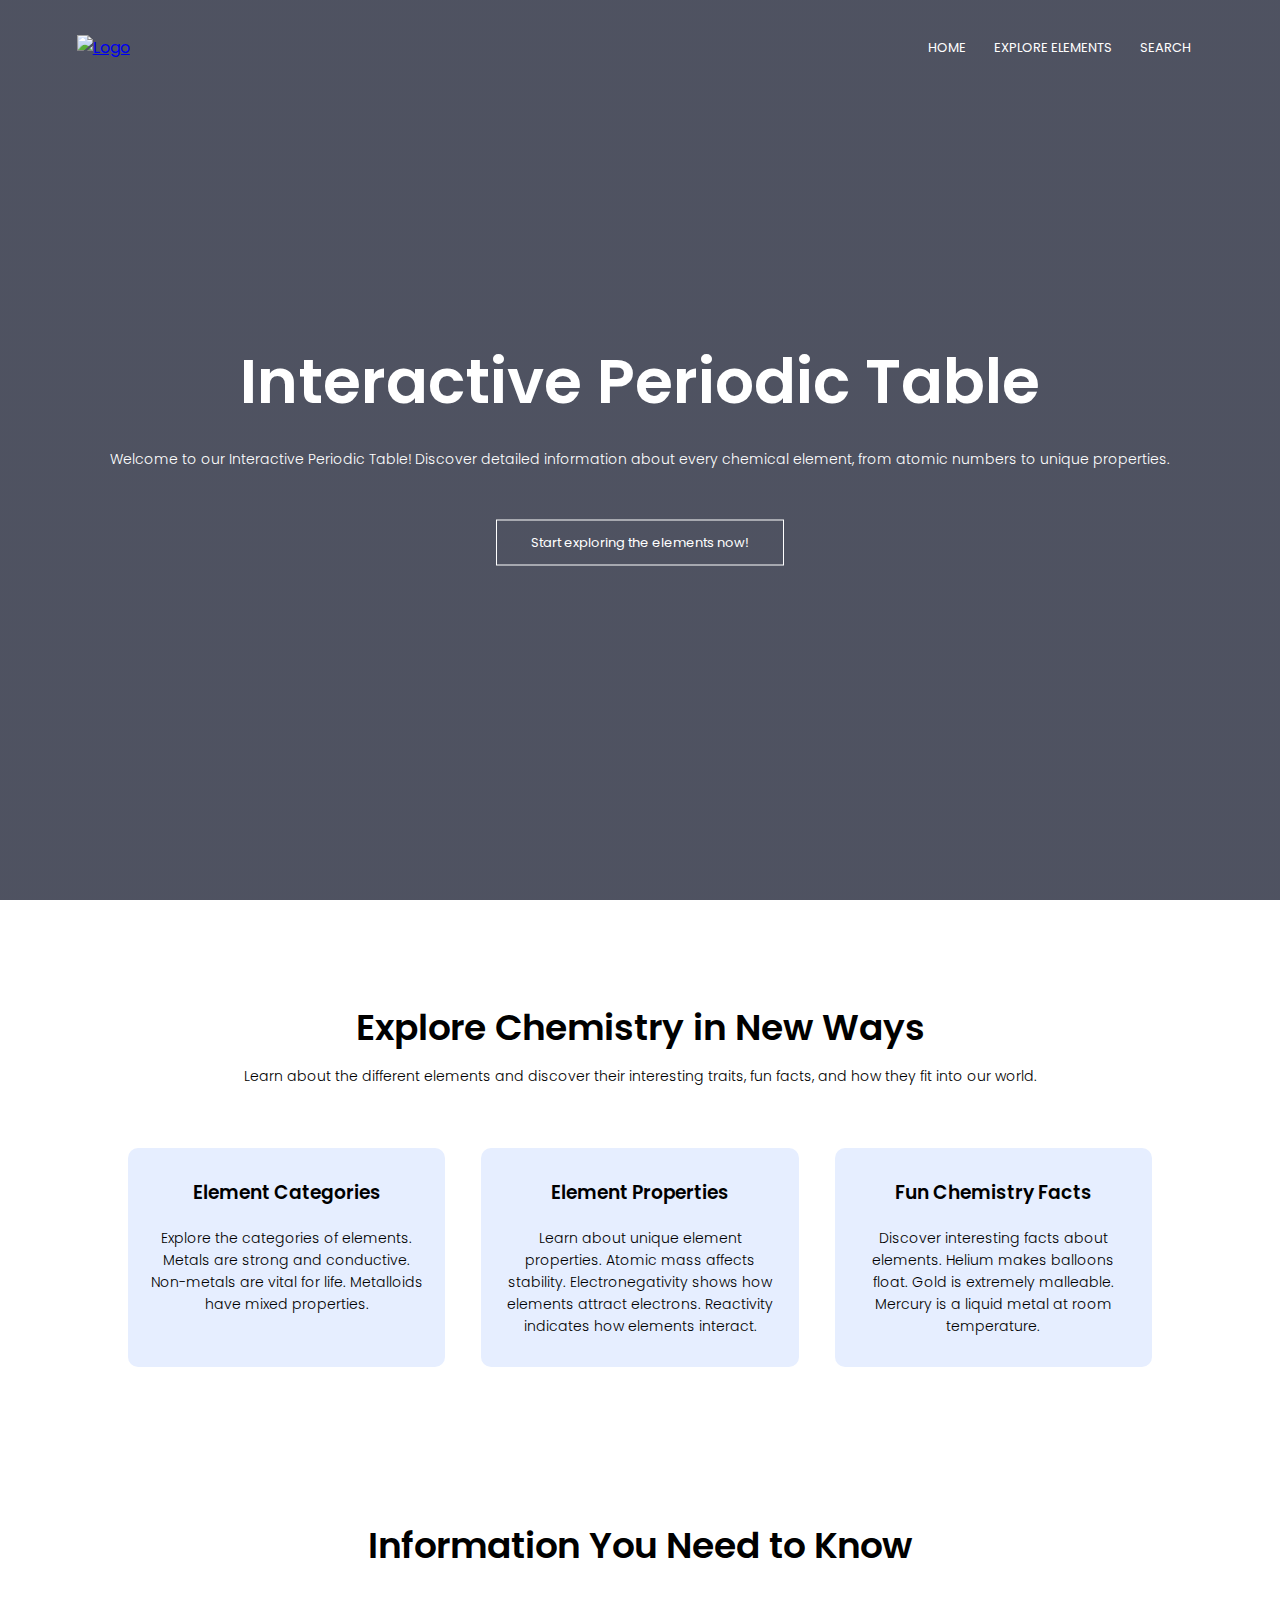
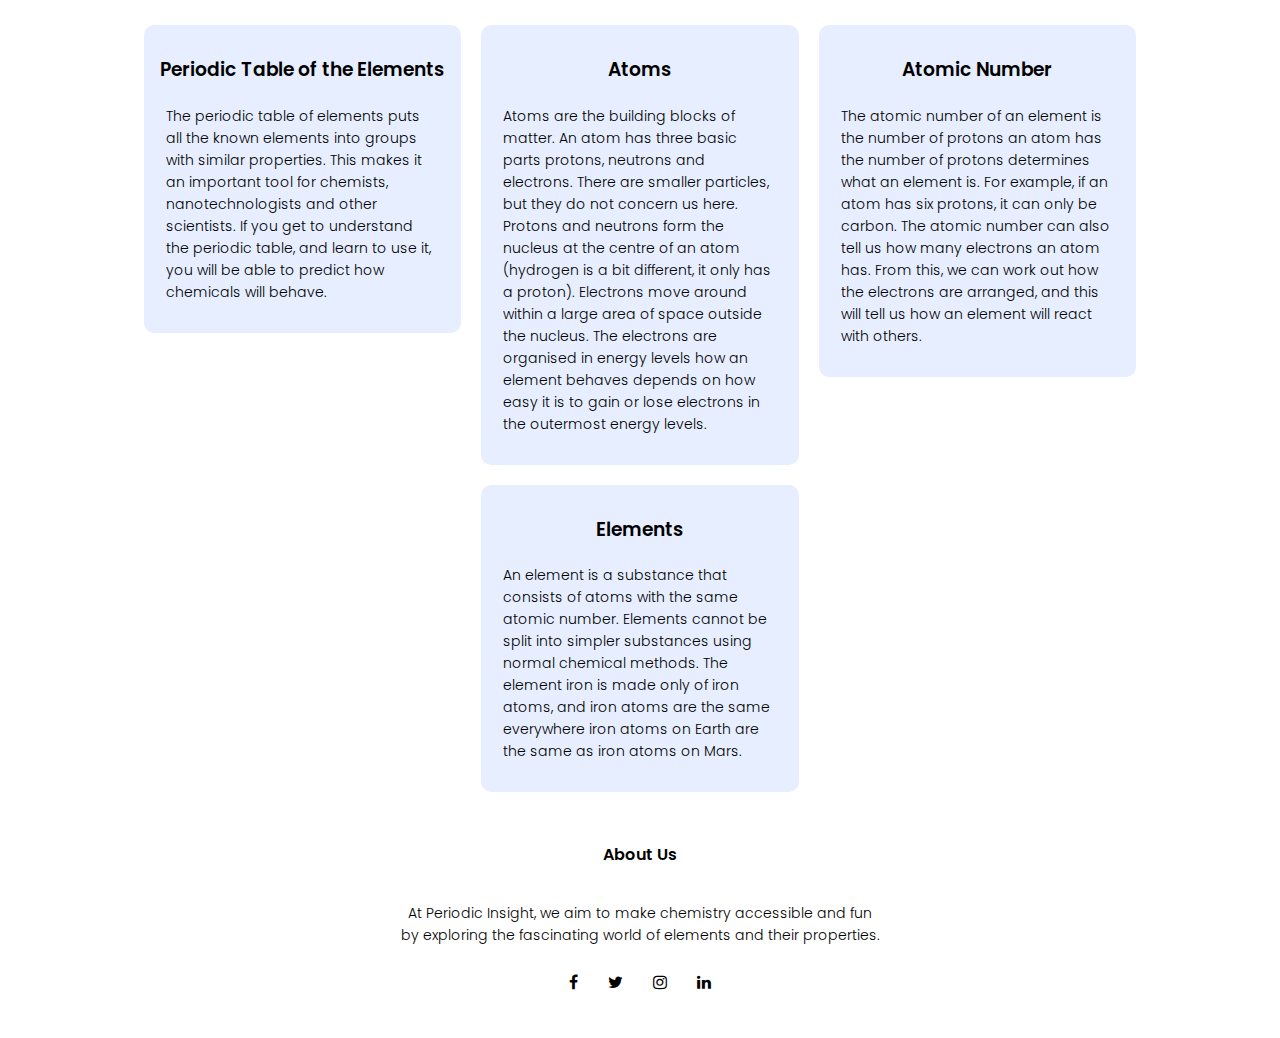
==== index.html @ b14cb687 "Add files via upload" ====
<!DOCTYPE html>
<html lang="en">
<head>
    <meta charset="UTF-8">
    <meta name="viewport" content="width=device-width, initial-scale=1.0">
    <title>Periodic Table</title>
    <link rel="stylesheet" href="style.css">
    <link rel="preconnect" href="https://fonts.gstatic.com">
    <link href="https://fonts.googleapis.com/css2?family=Poppins:wght@100;200;300;400;600;700&display=swap" rel="stylesheet">
    <link rel="stylesheet" href="https://stackpath.bootstrapcdn.com/font-awesome/4.7.0/css/font-awesome.min.css">
</head>
<body>
<section class="header">
    <nav>
        <a href="index.html"><img src="images/logo.png" alt="Logo"></a>
        <div class="nav-links" id="navLinks">
            <i class="fa fa-times" onclick="hideMenu()"></i>
            <ul>
                <li><a href="index.html">HOME</a></li>
                <li><a href="Explore-Elements.html">EXPLORE ELEMENTS</a></li>
                <li><a href="Search.html">SEARCH</a></li>
            </ul>
        </div>
        <i class="fa fa-bars" onclick="showMenu()"></i>
    </nav>

    <div class="text-box">
        <h1>Interactive Periodic Table</h1>
        <p>Welcome to our Interactive Periodic Table! Discover detailed information about every chemical element, 
            from atomic numbers to unique properties.</p>
        <a href="" class="hero-btn">Start exploring the elements now!</a>
    </div>
</section>


<!-----explore and info----->

<section class="explore">
    <h1>Explore Chemistry in New Ways</h1>
    <p>Learn about the different elements and discover their interesting traits, fun facts, and how they fit into our world.</p>
    
    <div class="row">
        <div class="explore-col">
            <h3>Element Categories</h3>
            <p>Explore the categories of elements. Metals are strong and conductive. Non-metals are vital for life. Metalloids have mixed properties.</p>
        </div>
        <div class="explore-col">
            <h3>Element Properties</h3>
            <p>Learn about unique element properties. Atomic mass affects stability. Electronegativity shows how elements attract electrons. Reactivity indicates how elements interact.</p>
        </div>
        <div class="explore-col">
            <h3>Fun Chemistry Facts</h3>
            <p>Discover interesting facts about elements. Helium makes balloons float. Gold is extremely malleable. Mercury is a liquid metal at room temperature.</p>
        </div>
    </div>
</section>

<section class="info">
    <h1>Information You Need to Know</h1>
    <div class="info-row"> <!-- Changed class from row to info-row -->
        <div class="info-col">
            <h3>Periodic Table of the Elements</h3>
            <p>The periodic table of elements puts all the known elements into groups with similar properties. This makes 
                it an important tool for chemists, nanotechnologists and other scientists. If you get to understand the 
                periodic table, and learn to use it, you will be able to predict how chemicals will behave.</p>
        </div>
        <div class="info-col">
            <h3>Atoms</h3>
            <p>Atoms are the building blocks of matter. An atom has three basic parts protons, neutrons and electrons. 
                There are smaller particles, but they do not concern us here. Protons and neutrons form the nucleus at the 
                centre of an atom (hydrogen is a bit different, it only has a proton). Electrons move around within a large 
                area of space outside the nucleus. The electrons are organised in energy levels how an element behaves 
                depends on how easy it is to gain or lose electrons in the outermost energy levels.</p>
        </div>
        <div class="info-col">
            <h3>Atomic Number</h3>
            <p>The atomic number of an element is the number of protons an atom has the number of protons determines what 
                an element is. For example, if an atom has six protons, it can only be carbon. The atomic number can also tell 
                us how many electrons an atom has. From this, we can work out how the electrons are arranged, and this will tell 
                us how an element will react with others.</p>
        </div>
        <div class="info-col">
            <h3>Elements</h3>
            <p>An element is a substance that consists of atoms with the same atomic number. Elements cannot be split into simpler 
                substances using normal chemical methods. The element iron is made only of iron atoms, and iron atoms are the same 
                everywhere iron atoms on Earth are the same as iron atoms on Mars.</p>
        </div>
    </div>
</section>


<!----- footer ----->

<section class="footer">
    <h4>About Us</h4>
    <p>At Periodic Insight, we aim to make chemistry accessible and fun 
    <br>by exploring the fascinating world of elements and their properties.</p>
    <div class="icons">
        <i class="fa fa-facebook"></i>
        <i class="fa fa-twitter"></i>
        <i class="fa fa-instagram"></i>
        <i class="fa fa-linkedin"></i>
    </div>
</section>

<!------- JavaScript for Toggle Menu -------> 
<script>
    var navLinks = document.getElementById("navLinks");
    function showMenu(){
        navLinks.style.right = "0";
    }
    function hideMenu(){
        navLinks.style.right = "-200px";
    }
</script>

</body>
</html>
---- style.css ----
* {
    margin: 0;
    padding: 0;
    font-family: 'Poppins', sans-serif;
}
.header {
    min-height: 100vh;
    width: 100%;
    background-image: linear-gradient(rgba(4, 9, 30, 0.7),rgba(4, 9, 30, 0.7)),url(images/banner.png);
    background-position: center;
    background-size: cover;
    position: relative;
}
nav{
    display: flex;
    padding: 2% 6%;
    justify-content: space-between;
    align-items: center;
}
nav img{
    width: 250px;
}
.nav-links{
    flex: 1;
    text-align: right;
}
.nav-links ul li{
    list-style: none;
    display: inline-block;
    padding: 8px 12px;
    position: relative;
}
.nav-links ul li a{
    color: #fff;
    text-decoration: none;
    font-size: 13px;
}
.nav-links ul li::after{
    content: '';
    width: 0%;
    height: 2px;
    background: #ffd000;
    display: block;
    margin: auto;
    transition: 0.5s;
}
.nav-links ul li:hover::after{
    width: 100%;
}
.text-box{
    width: 90%;
    color: #fff;
    position: absolute;
    top: 50%;
    left: 50%;
    transform: translate(-50%,-50%);
    text-align: center;
}
.text-box h1{
    font-size: 62px;
}
.text-box p{
    margin: 10px 0 40px;
    font-size: 14px;
    color: #fff;
}
.hero-btn{
    display: inline-block;
    text-decoration: none;
    color: #fff;
    border: 1px solid#fff;
    padding: 12px 34px;
    font-size: 13px;
    background: transparent;
    position: relative;
    cursor: pointer;
}
.hero-btn:hover{
    bottom: 1px solid #b39200;
    background: #b39200;
    transition: 1s;
}

nav .fa{
    display: none;
}

@media(max-width: 700px){
    .text-box h1{
        font-size: 20px;
        font-weight: bold;
    }
    .nav-links ul li{
        display: block;
    }
    .nav-links{
        position: absolute;
        background: #1576ab;
        height: 100vh;
        width: 200px;
        top: 0;
        right: -200px;
        text-align: left;
        z-index: 2;
        transition: 1s;
    }
    nav .fa{
        display: block;
        color: #fff;
        margin: 10px;
        font-size: 22px;
        cursor: pointer;
    }
    .nav-links ul{
        padding: 30px;

    }
}

/*----- explore -----*/

.explore {
    width: 80%;
    margin: auto;
    text-align: center;
    padding-top: 100px;
    margin-bottom: 50px; /* Adds space between explore and the next section (info) */
}

h1 {
    font-size: 36px;
    font-weight: 600;
}

p {
    color: #000000;
    font-size: 14px;
    font-weight: 300;
    line-height: 22px;
    padding: 10px;
}

.row {
    margin-top: 5%;
    display: flex;
    justify-content: space-between;
    gap: 20px; /* Adds space between explore boxes */
}

.explore-col {
    flex-basis: 31%;
    background: #e6eeff;
    border-radius: 10px;
    margin-bottom: 5%;
    padding: 20px 12px;
    box-sizing: border-box;
    transition: 0.5s;
}

h3 {
    text-align: center;
    font-weight: 600;
    margin: 10px 0;
}

.explore-col:hover {
    box-shadow: 0 0 40px 0px rgba(0, 0, 0, 0.2);
}

/*-----info------*/

.info {
    width: 80%;
    margin: auto;
    text-align: center;
    padding-top: 50px; /* Adjust the top padding to control the gap between sections */
}

.info-row {
    margin-top: 5%;
    display: flex;
    justify-content: center;
    align-items: flex-start;
    flex-wrap: wrap;
    gap: 20px; /* Adds space between info boxes */
}

.info-col {
    flex-basis: 31%;
    background: #e6eeff;
    border-radius: 10px;
    padding: 20px 12px;
    box-sizing: border-box;
    transition: 0.5s;
    text-align: left;
    line-height: 1.6;
}

.info-col:hover {
    box-shadow: 0 0 40px 0px rgba(0, 0, 0, 0.2);
}

/* Media Query for smaller screens */
@media (max-width: 700px) {
    .row, .info-row {
        flex-direction: column;
        gap: 20px; /* Ensure there's consistent gap on smaller screens */
    }
}


/*------footer------*/

.footer{
    width: 100%;
    text-align: center;
    padding: 30px 0;
}
.footer h4{
    margin-bottom: 25px;
    margin-top: 20px;
    font-weight: 600;
}
.icons .fa{
    color: #000000;
    margin:  0 13px;
    cursor: pointer;
    padding: 18px 0;
}

/*--------- Explore Elements page -------*/

.sub-header{
    height: 50vh;
    width: 100%;
    background-image: linear-gradient(rgba(4,9,30,0.7),rgba(4,9,30,0.7)),url(images/element.jpg);
    background-position: center;
    background-size: cover;
    text-align: center;
    color: #fff;
}
.sub-header h1{
    margin-top: 25px;
}

/*-------elements------*/

* {
    box-sizing: border-box;
    margin: 0;
    padding: 0;
}

body {
    font-family: Arial, sans-serif;
}

.p-Table {
    display: grid;
    grid-template-columns: repeat(18, 1fr); /* 18 columns for elements */
    grid-auto-rows: minmax(70px, auto); /* Adjusted row height */
    gap: -50px; /* Reduced gap between grid items */
    padding: 20px;
    justify-items: center;
    background-color: #fff;
}

.element {
    background-color: #c0d4fc;
    border: 1px solid #000000;
    border-radius: 5px;
    text-align: center;
    display: flex;
    flex-direction: column;
    justify-content: center;
    align-items: center;
    padding: 2px; /* Reduced padding inside the element */
    width: 70px; /* Adjusted width */
    height: 65px; /* Adjusted height */
    transition: box-shadow 0.3s ease,transform 0.3s ease;
    box-shadow: 0 0 20px rgba(0, 0, 0, 0.2);
}

.element:hover,
.element.active{
    box-shadow: 0 0 40px rgba(0, 0, 0, 0.4); /* Larger shadow on hover and active state */
    transform: scale(2.05); /* Slightly scale up the element */
    font-weight: bold; /* Make text bold */
}

.details {
    font-size: 12px;
    line-height: 1.2; /* Added line height to balance spacing */
    font-weight: bold;
}

.number {
    font-size: 10px;
    color: #000000;
    margin-top: 2px;
    text-align: center;
}

.symbol {
    font-size: 18px;
    font-weight: bolder;
}

.name {
    font-size: 8px;
    color: #000000;
    margin-top: 2px; /* Small margin to adjust space */
    margin-bottom: 2px; /* Small margin to adjust space */
}

.weight {
    font-size: 8px;
    color: #000000;
    margin-top: 2px; /* Small margin to ensure good spacing */
}

/* Color Categories */
.alkali-metals{
    background-color: rgb(255, 224, 167);
}
.alkaline-earth-metals{
    background-color: rgb(255, 255, 150);
}
.lanthanoids{
    background-color: rgb(255, 191, 212);
}
.aklinoids{
    background-color: rgb(214, 101, 214);
}
.transition-metals{
    background-color: rgb(255, 147, 96);
}
.post-transition-metals{
    background-color: rgb(64, 77, 255);
}
.metalloids{
    background-color: rgb(147, 251, 255);
}
.other-nonmentals{
    background-color: rgb(146, 255, 146);
}
.noble-gases{
    background-color: rgb(184, 171, 255);
}
.unknown{
    background-color: grey;
}


@media (max-width: 700px) {
    .p-Table {
        display: flex; /* Use flexbox to align items in a single column */
        flex-wrap: wrap; /* Allow items to wrap to the next line */
        justify-content: center; /* Center the elements */
        padding: 5px; /* Adjust padding if necessary */
    }

    .element {
        width: 80px; /* Adjust element width for smaller screens */
        height: 80px; /* Adjust element height */
        margin: 5px; /* Add margin for spacing between elements */
    }

    .details {
        font-size: 12px; /* Reduce font size for smaller screens */
    }

    .number {
        font-size: 10px; /* Reduce number font size */
    }

    .symbol {
        font-size: 18px; /* Reduce symbol font size */
    }

    .name {
        font-size: 12px; /* Reduce name font size */
    }

    .weight {
        font-size: 10px; /* Reduce weight font size */
    }
}

/*-----legend----*/
.legend {
    margin-bottom: 20px;
    margin-top: 20px;
    display: flex;
    justify-content: center;
    gap: 3px;
}

.legend button {
    padding: 10px 15px;
    border: none;
    color: rgb(0, 0, 0);
    border-radius: 5px;
    cursor: pointer;
    transition: background-color 0.3s, opacity 0.3s;
    font-weight: bold;
}

.legend button:hover {
    opacity: 0.8;
}

.legend button.active {
    opacity: 1;
    font-weight: bold;
}

/* Legend button colors */
.all {
    background-color: #444; /* Generic color for 'All' */
    color: rgb(255, 255, 255);
}

.alkali-metals {
    background-color: rgb(255, 224, 167);
}

.alkaline-earth-metals {
    background-color: rgb(255, 255, 150);
}

.lanthanoids {
    background-color: rgb(255, 191, 212);
}

.aklinoids {
    background-color: rgb(214, 101, 214);
}

.transition-metals {
    background-color: rgb(255, 147, 96);
}

.post-transition-metals {
    background-color: rgb(64, 77, 255);
}

.metalloids {
    background-color: rgb(147, 251, 255);
}

.other-nonmentals {
    background-color: rgb(146, 255, 146);
}

.noble-gases {
    background-color: rgb(184, 171, 255);
}

.unknown {
    background-color: grey;
}
/* Media Query for smaller screens */
@media screen and (max-width: 600px) {
    .legend {
        flex-wrap: wrap;
        justify-content: center;
    }

    .legend button {
        padding: 8px 10px;
        font-size: 0.9em;
        flex-basis: calc(33% - 6px); /* Each button takes about 1/3 of the width */
        margin-bottom: 5px;
    }

    .legend button:nth-child(3n) {
        margin-right: 0; /* Remove margin from every 3rd button */
    }
}

/* Center the search bar on the page */
  .search-container {
    display: flex;
    justify-content: center;
    align-items: center;
    margin-top: 50px;
  }
  
  #search-bar {
    width: 400px;
    padding: 15px;
    border-radius: 25px;
    border: 2px solid #00aaff;
    outline: none;
    font-size: 16px;
    transition: all 0.3s ease;
    box-shadow: 0 4px 6px rgba(0, 0, 0, 0.1);
  }
  
  #search-bar:focus {
    border-color: #007acc;
    box-shadow: 0 6px 12px rgba(0, 0, 0, 0.2);
  }
  
  #search-btn {
    padding: 15px 20px;
    margin-left: 10px;
    background-color: #00aaff;
    color: white;
    border: none;
    border-radius: 25px;
    cursor: pointer;
    font-size: 16px;
    transition: background-color 0.3s ease;
  }
  
  #search-btn:hover {
    background-color: #007acc;
  }
  
/* Result container for element box and details */
.result-container {
    display: flex; /* Ensure it's shown as flex */
    margin-top: 30px; /* Space above the result container */
    justify-content: flex-start; /* Align items to the left */
    align-items: flex-start; /* Align items to the start vertically */
    text-align: left; /* Left align text */
    flex-wrap: wrap; /* Allow wrapping to multiple rows */
    max-width: 100%; /* Prevent exceeding the screen width */
    padding-left: 30px; /* Padding on the left for spacing */
}

/* Element box on the left */
.element-box {
    width: 120px; /* Fixed width for the box */
    height: 120px; /* Fixed height for the box */
    background-color: #e6eeff; /* Box color */
    border: 2px solid #00aaff; /* Box border */
    padding: 10px; /* Padding inside the box */
    margin: 10px; /* Equal margin around boxes */
    font-size: 16px; /* Font size for atomic number and symbol */
    font-weight: bold; /* Make the font bold */
    color: #333; /* Text color */
    display: flex; /* Use flexbox for centering content */
    justify-content: center; /* Center content horizontally */
    align-items: center; /* Center content vertically */
    flex-direction: column; /* Column direction for content */
    text-align: center; /* Center text */
}

/* Element details on the right */
.element-details {
    display: block; /* Display block to stack content */
    text-align: left; /* Left align text within details */
    font-size: 16px; /* Font size for details */
    color: #333; /* Text color */
    margin-left: 20px; /* Margin on the left for spacing */
    margin-top: 10px; /* Margin on the top for vertical spacing */
    padding: 10px; /* Padding around the details */
}

/* Style for strong text */
.element-details strong {
    color: #007acc; /* Color for strong text */
    font-weight: bold; /* Bold strong text */
}

/* Media queries for smaller screens */
@media (max-width: 768px) {
    .result-container {
        flex-direction: column; /* Stack elements vertically on small screens */
        align-items: flex-start; /* Align items to the start */
        padding-left: 20px; /* Adjust padding on small screens */
    }

    .element-box {
        width: 100px; /* Smaller width for the box */
        height: 100px; /* Smaller height for the box */
        font-size: 14px; /* Adjust font size for smaller screens */
        margin: 8px; /* Reduced margin between boxes */
    }

    .element-details {
        font-size: 14px; /* Adjust font size for details */
        margin-left: 10px; /* Reduced margin for details */
    }
}

@media (max-width: 480px) {
    .result-container {
        flex-direction: column; /* Stack elements vertically on very small screens */
        align-items: flex-start; /* Align items to the start */
    }

    .element-box {
        width: 80px; /* Smaller width for the box on very small screens */
        height: 80px; /* Smaller height for the box */
        font-size: 12px; /* Adjust font size for very small screens */
        margin: 5px; /* Maintain margin */
    }

    .element-details {
        font-size: 12px; /* Font size for details on very small screens */
        margin: 5px; /* Maintain margin */
        margin-left: 20px; /* Left margin for small screens */
    }
}
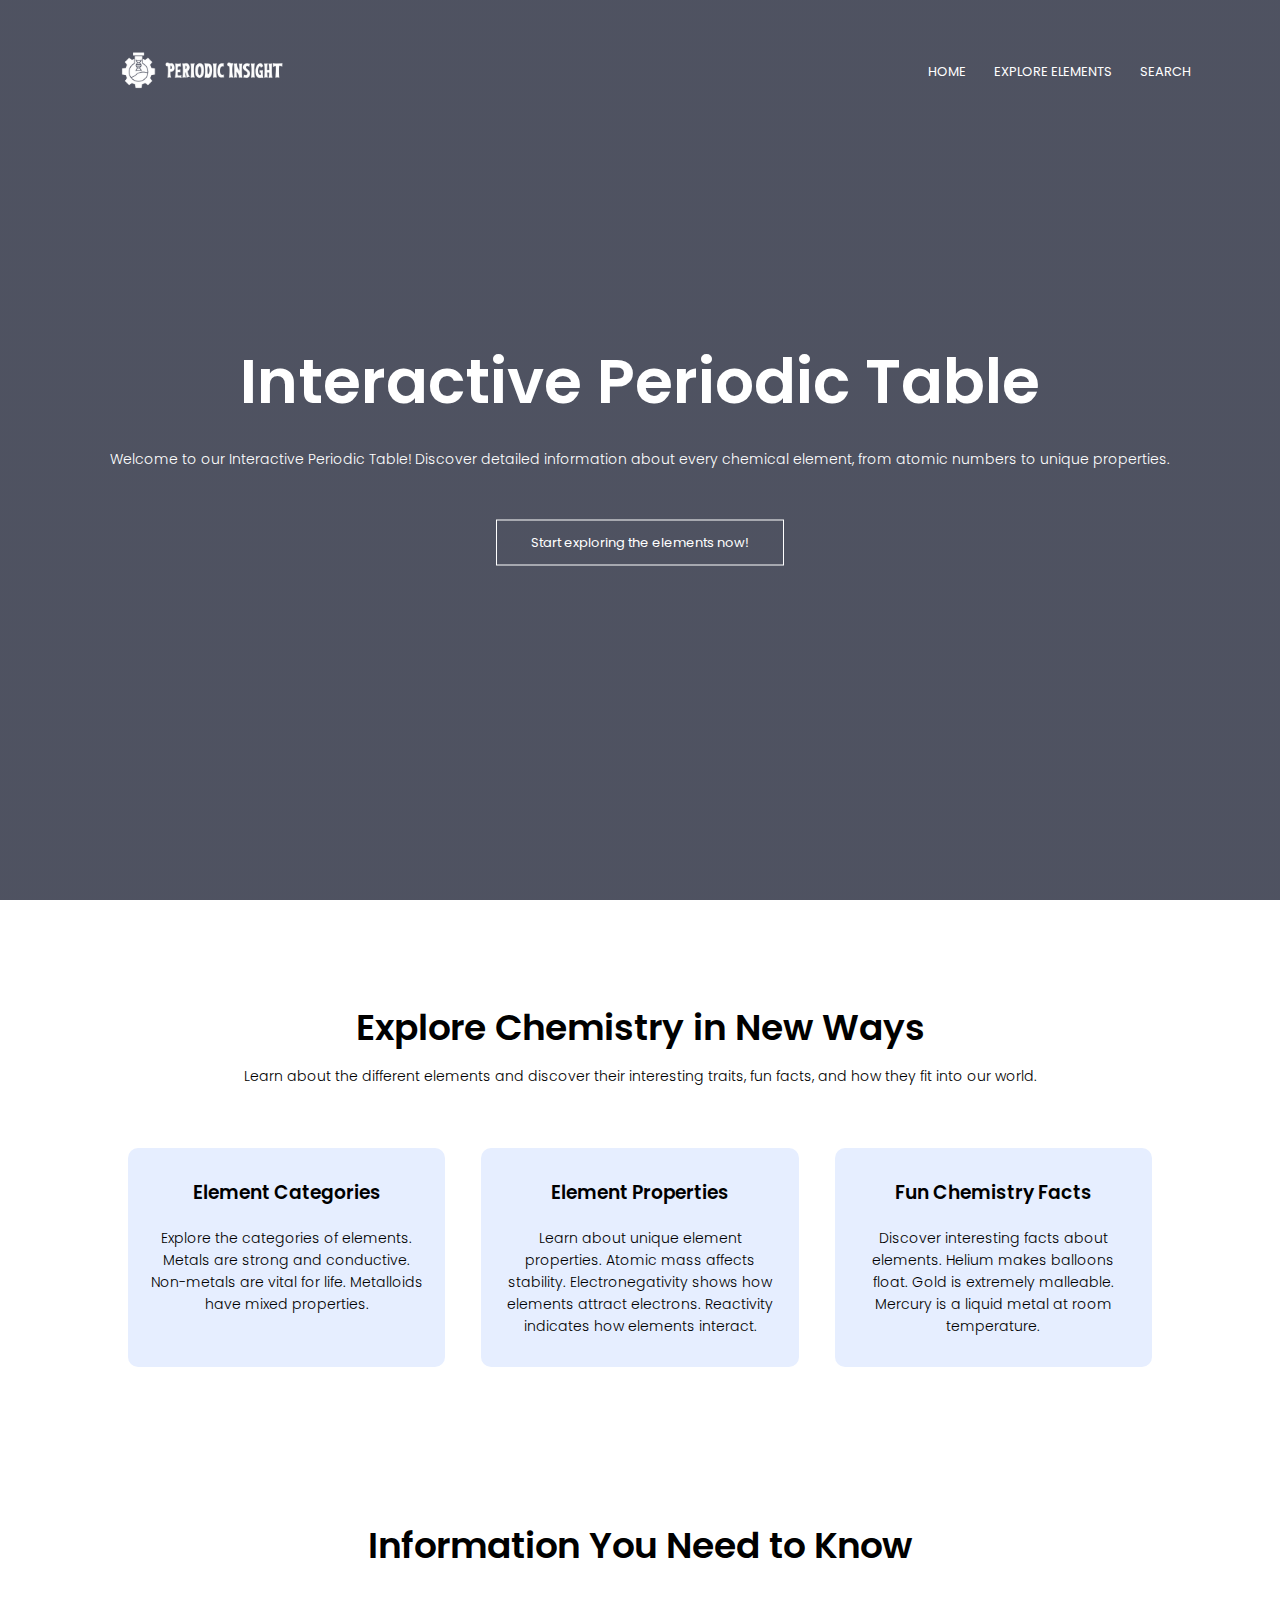
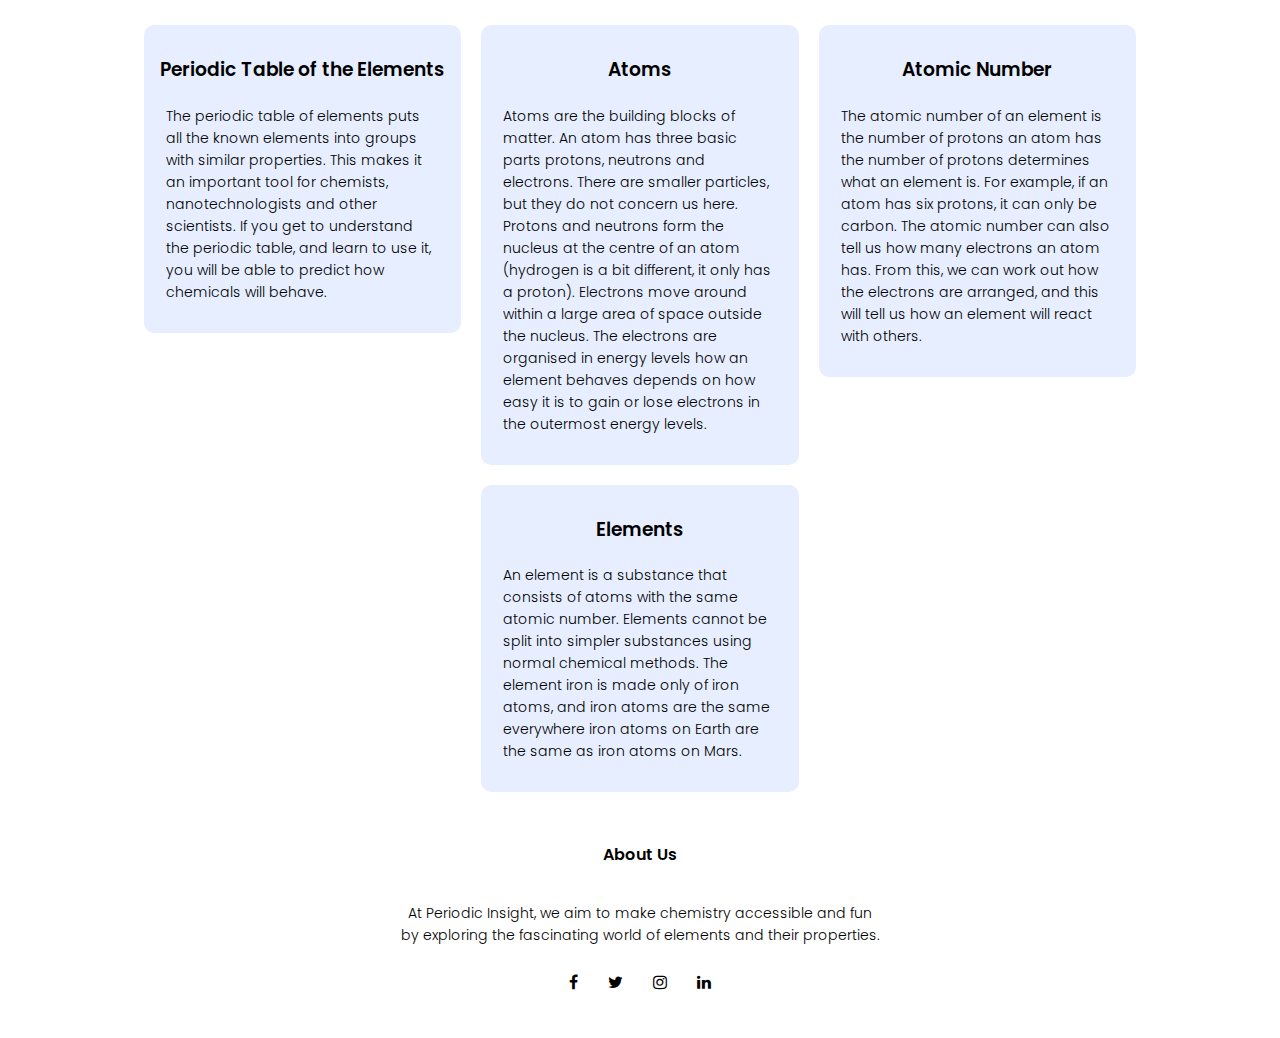
==== commit c983ddde: "Update index.html" ====
--- a/index.html
+++ b/index.html
@@ -12,7 +12,7 @@
 <body>
 <section class="header">
     <nav>
-        <a href="index.html"><img src="images/logo.png" alt="Logo"></a>
+        <a href="index.html"><img src="logo.png" alt="Logo"></a>
         <div class="nav-links" id="navLinks">
             <i class="fa fa-times" onclick="hideMenu()"></i>
             <ul>
